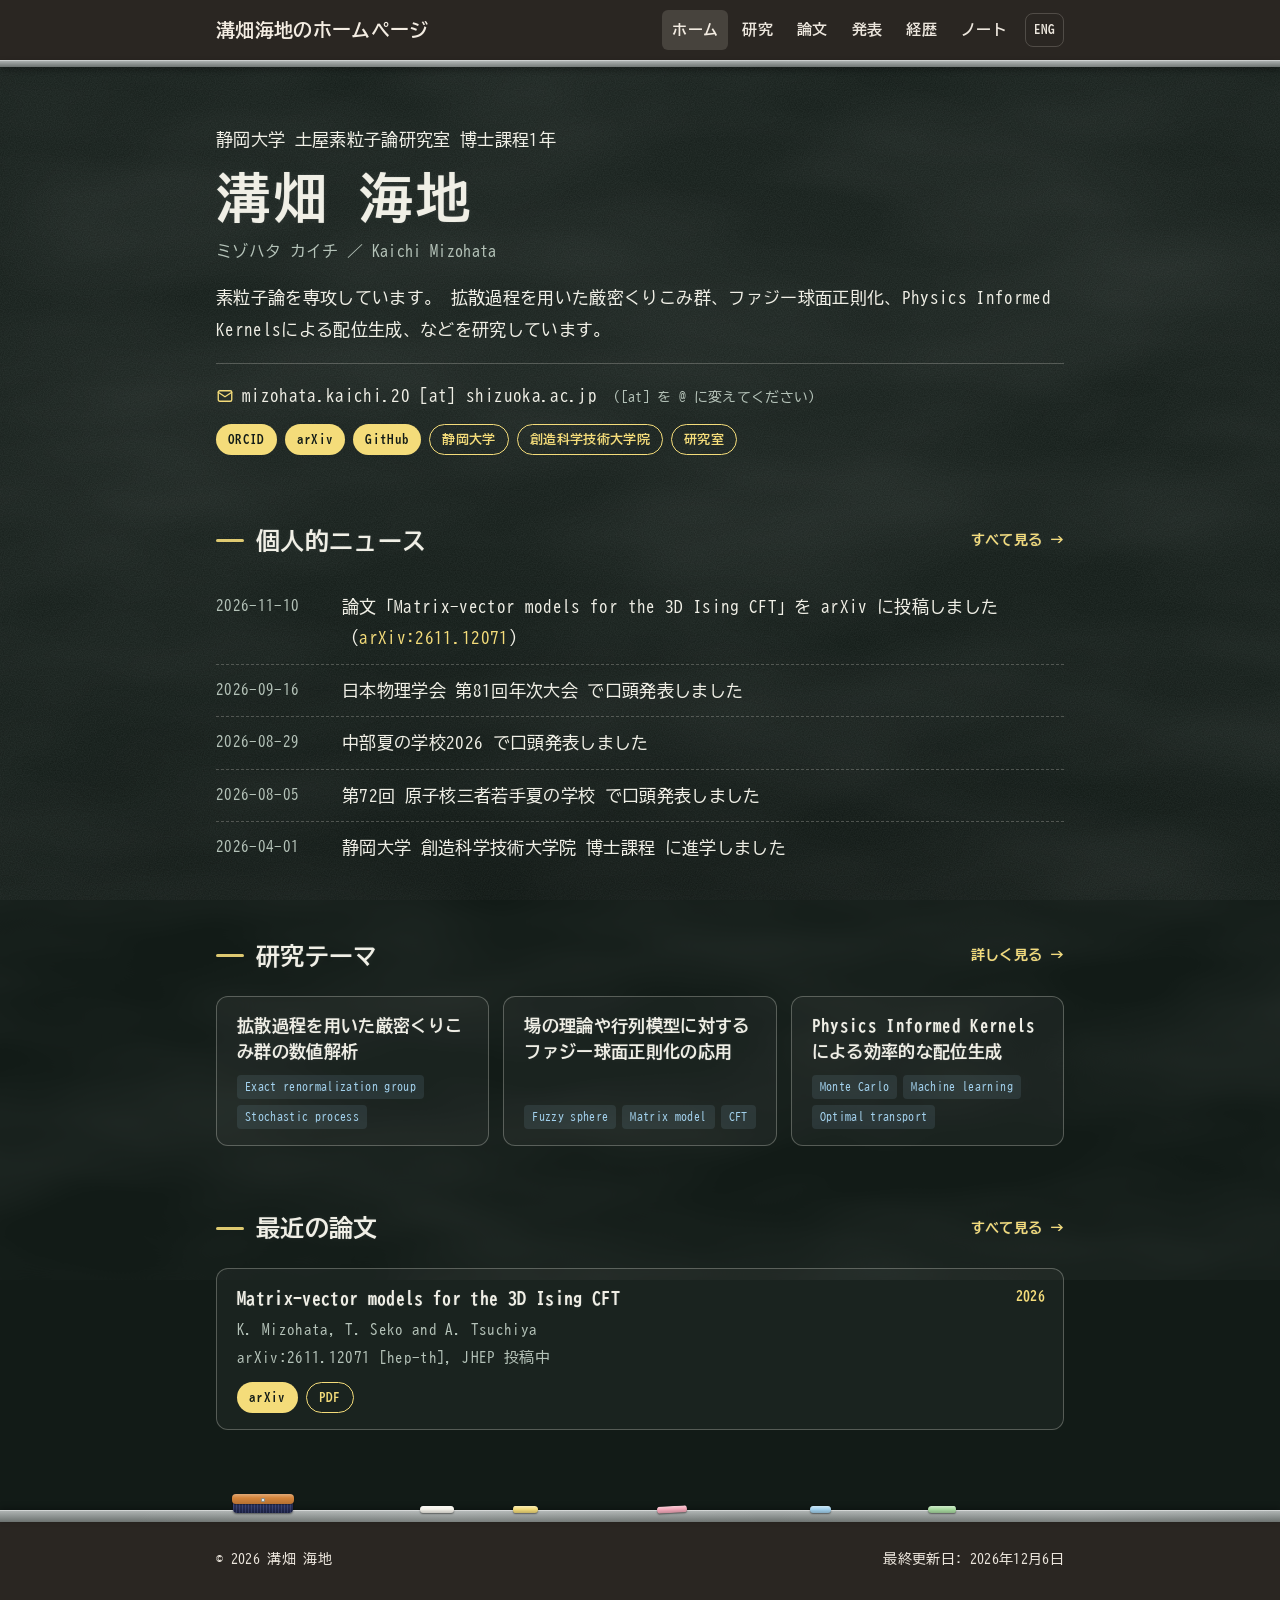
==== index.html @ dfe58bfb "Add files via upload" ====
<!DOCTYPE html>
<html lang="ja" data-ui="ja">
<head>
<meta charset="UTF-8">
<meta name="viewport" content="width=device-width, initial-scale=1.0">
<title data-en="Home | Kaichi Mizohata">ホーム | 溝畑 海地</title>
<meta name="description" content="溝畑海地（静岡大学 博士課程・素粒子論）のホームページ / Kaichi Mizohata - PhD student in theoretical physics, Shizuoka University">
<link rel="preconnect" href="https://fonts.googleapis.com">
<link rel="preconnect" href="https://fonts.gstatic.com" crossorigin>
<link href="https://fonts.googleapis.com/css2?family=BIZ+UDPGothic:wght@400;700&display=swap" rel="stylesheet">
<link href="https://fonts.googleapis.com/css2?family=BIZ+UDGothic:wght@400;700&text=%E3%80%82%E3%80%81%E3%80%8C%E3%80%8D%E3%80%8E%E3%80%8F%EF%BC%88%EF%BC%89%E3%83%BB%EF%BC%9A%EF%BC%81%EF%BC%9F&display=swap" rel="stylesheet">
<link rel="icon" type="image/png" href="github.png">
<link rel="apple-touch-icon" href="github.png">
<link rel="stylesheet" href="style.css">
<script>
    (function () {
        var root = document.documentElement;
        var lang = null;
        try { lang = new URLSearchParams(location.search).get('lang'); } catch (e) {}
        if (!lang) { try { lang = localStorage.getItem('lang'); } catch (e) {} }
        if (lang === 'en' || lang === 'ja') { root.setAttribute('data-ui', lang); root.lang = lang; }
    })();
</script>

</head>
<body>

<header class="site-header">
    <div class="wrap">
        <a class="brand" href="index.html"><span lang="ja">溝畑海地のホームページ</span><span lang="en">Kaichi Mizohata's Homepage</span></a>
        <div style="display:flex;align-items:center;">
            <nav class="nav" id="nav">
                <a href="index.html" aria-current="page"><span lang="ja">ホーム</span><span lang="en">Home</span></a>
                <a href="research.html"><span lang="ja">研究</span><span lang="en">Research</span></a>
                <a href="publications.html"><span lang="ja">論文</span><span lang="en">Papers</span></a>
                <a href="talks.html"><span lang="ja">発表</span><span lang="en">Talks</span></a>
                <a href="cv.html"><span lang="ja">経歴</span><span lang="en">CV</span></a>
                <a href="notes.html"><span lang="ja">ノート</span><span lang="en">Notes</span></a>
            </nav>
            <div class="tools">
                <button class="icon-btn" id="lang-btn" type="button" aria-label="Language"><span lang="ja">ENG</span><span lang="en">日本語</span></button>
                <button class="icon-btn menu-btn" id="menu-btn" type="button" aria-label="メニュー" aria-expanded="false">
                    <svg viewBox="0 0 24 24" fill="none" stroke="currentColor" stroke-width="2" stroke-linecap="round"><path d="M4 7h16M4 12h16M4 17h16"/></svg>
                </button>
            </div>
        </div>
    </div>
</header>

<main class="wrap">

    <div class="hero">
        <p class="position"><span lang="ja">静岡大学 土屋素粒子論研究室 博士課程1年</span><span lang="en">1st-year PhD student, Tsuchiya Group, Shizuoka University</span></p>
        <h1><span lang="ja">溝畑 海地</span><span lang="en">Kaichi Mizohata</span></h1>
        <p class="reading"><span lang="ja">ミゾハタ カイチ ／ Kaichi Mizohata</span><span lang="en">溝畑 海地</span></p>
        <p class="bio">
            <span lang="ja">
                素粒子論を専攻しています。
                拡散過程を用いた厳密くりこみ群、ファジー球面正則化、Physics Informed Kernelsによる配位生成、などを研究しています。
            </span>
            <span lang="en">
                I specialize in theoretical particle physics.
                I work on the exact renormalization group formulated via diffusion processes, fuzzy sphere regularization, and efficient configuration generation with Physics-Informed Kernels.
            </span>
        </p>
        <p class="email"><svg class="line-icon" viewBox="0 0 24 24" fill="none" stroke="currentColor" stroke-width="1.8" stroke-linecap="round" stroke-linejoin="round" aria-hidden="true"><rect x="3" y="5" width="18" height="14" rx="2"/><path d="m3 7 9 6 9-6"/></svg><span class="sr-label">Email: </span>mizohata.kaichi.20 [at] shizuoka.ac.jp <span class="note"><span lang="ja">（[at] を @ に変えてください）</span><span lang="en">(replace [at] with @)</span></span></p>

        <div class="links profile-links">
            <a class="pill" href="https://orcid.org/0009-0008-2089-9814" target="_blank" rel="noopener">ORCID</a>
            <a class="pill" href="https://arxiv.org/search/?searchtype=author&amp;query=Mizohata%2C+K" target="_blank" rel="noopener">arXiv</a>
            <a class="pill" href="https://github.com/kmizohata" target="_blank" rel="noopener">GitHub</a>
            <a class="pill ghost" lang="ja" href="https://www.shizuoka.ac.jp/" target="_blank" rel="noopener">静岡大学</a>
            <a class="pill ghost" lang="en" href="https://www.shizuoka.ac.jp/english/" target="_blank" rel="noopener">Shizuoka University</a>
            <a class="pill ghost" lang="ja" href="https://gsst.shizuoka.ac.jp/" target="_blank" rel="noopener">創造科学技術大学院</a>
            <a class="pill ghost" lang="en" href="https://gsst.shizuoka.ac.jp/?lang=en" target="_blank" rel="noopener">Graduate School</a>
            <a class="pill ghost" lang="ja" href="https://wwp.shizuoka.ac.jp/tsuchiya/" target="_blank" rel="noopener">研究室</a>
            <a class="pill ghost" lang="en" href="https://wwp.shizuoka.ac.jp/tsuchiya-english/" target="_blank" rel="noopener">Group</a>

        </div>
    </div>

    <section id="news">
        <h2><span lang="ja">個人的ニュース</span><span lang="en">News</span><a class="more" href="news.html"><span lang="ja">すべて見る →</span><span lang="en">See all →</span></a></h2>
        <ul class="news" data-recent-from="news.html" data-recent-select="ul.news > li" data-count="5" data-recent-error>
        </ul>
    </section>

    <section>
        <h2><span lang="ja">研究テーマ</span><span lang="en">Research Interests</span><a class="more" href="research.html"><span lang="ja">詳しく見る →</span><span lang="en">More →</span></a></h2>
        <div class="research" data-recent-from="research.html" data-recent-select=".research-detail > article" data-recent-as="research-card" data-recent-error>
        </div>
    </section>

    <section>
        <h2><span lang="ja">最近の論文</span><span lang="en">Recent Papers</span><a class="more" href="publications.html"><span lang="ja">すべて見る →</span><span lang="en">See all →</span></a></h2>
        <ol class="papers" data-recent-from="publications.html" data-recent-select="ol.papers > li.paper" data-count="3" data-recent-error>
        </ol>
    </section>

</main>

<footer>
    <div class="chalk-tray" aria-hidden="true"><span class="eraser"></span><i></i><i></i><i></i><i></i><i></i></div>
    <div class="wrap">
        <span>© 2026 <span lang="ja">溝畑 海地</span><span lang="en">Kaichi Mizohata</span></span>
        <span><span lang="ja">最終更新日: </span><span lang="en">Last updated: </span><span id="last-updated"></span></span>
    </div>
</footer>

<script src="main.js"></script>
</body>
</html>
---- style.css ----
:root {

  --bg: #121b17;
  --surface: rgba(255, 255, 255, .035);
  --chalk-yellow: #f4dc7a;
  --chalk-blue: #a3d2ee;
  --chalk-pink: #f3a9ba;
  --chalk-green: #a9dba1;
  --eraser-case: #d4843b;
  --eraser-felt: #2b3570;
  --text: #f0efe6;
  --muted: #b5c3b9;
  --accent: var(--chalk-yellow);
  --accent-soft: rgba(244, 220, 122, .13);
  --line: rgba(240, 239, 230, .24);

  --wall-bg: #2a2622;
  --wall-text: #ece6dd;
  --wall-muted: #d0c8bd;
  --wall-accent: #f3ece2;
  --wall-accent-soft: rgba(243, 236, 226, .14);
  --wall-line: rgba(236, 230, 221, .2);
  --frame: #b3b8b7;
  --frame-dark: #6c7270;

  --frame-shine: rgba(255, 255, 255, .35);
  --frame-sheen: rgba(255, 255, 255, .1);
  --shadow: none;
  --font: "BIZ UDGothic", "BIZ UDPGothic", "Hiragino Sans", "Hiragino Kaku Gothic ProN", "Yu Gothic", Meiryo, sans-serif;
  --width: 880px;
  color-scheme: dark;

}

html[data-ui="ja"] body [lang="en"] { display: none !important; }
html[data-ui="en"] body [lang="ja"] { display: none !important; }

* { box-sizing: border-box; }
html { scroll-behavior: smooth; scroll-padding-top: 72px; }
body {
  margin: 0;
  background: var(--bg);
  color: var(--text);
  font-family: var(--font);
  font-size: 17px;
  line-height: 1.85;
  letter-spacing: .02em;
  -webkit-font-smoothing: antialiased;
}
a { color: var(--accent); text-decoration: none; }
a:hover { text-decoration: underline; text-underline-offset: 3px; }
.wrap { max-width: var(--width); margin: 0 auto; padding: 0 16px; }

.site-header {
  position: sticky; top: 0; z-index: 10;
  background: var(--wall-bg);
  border-bottom: 1px solid var(--line);
}
.site-header .wrap {
  display: flex; align-items: center; justify-content: space-between;
  gap: 16px; height: 60px;
}
.brand { font-weight: 700; font-size: 1.2rem; color: var(--accent); white-space: nowrap; }
.brand:hover { text-decoration: none; }
.nav { display: flex; align-items: center; gap: 4px; }
.nav a {
  color: var(--text); font-size: .92rem; font-weight: 600;
  padding: 6px 10px; border-radius: 6px;
}
.nav a:hover { background: var(--accent-soft); color: var(--accent); text-decoration: none; }
.tools { display: flex; align-items: center; gap: 6px; margin-left: 8px; }
.icon-btn {
  display: inline-flex; align-items: center; justify-content: center; gap: 4px;
  height: 34px; min-width: 34px; padding: 0 8px;
  border: 1px solid var(--line); border-radius: 8px;
  background: transparent; color: var(--text);
  font: 600 .8rem/1 var(--font); cursor: pointer; white-space: nowrap;
}
.icon-btn:hover { border-color: var(--accent); color: var(--accent); }
.icon-btn svg { width: 16px; height: 16px; }
.menu-btn { display: none; }

@media (max-width: 900px) {
  .menu-btn { display: inline-flex; }
  .nav {
    display: none;
    position: absolute; top: 60px; left: 0; right: 0;
    flex-direction: column; align-items: stretch; gap: 0;
    background: var(--wall-bg); border-bottom: 1px solid var(--line);
    padding: 8px 16px 12px;
  }
  .nav.open { display: flex; }
  .nav a { padding: 10px 8px; }
}

.hero { padding: 64px 0 28px; }
.eyebrow {
  color: var(--accent); font-weight: 700; font-size: .85rem;
  letter-spacing: .08em; text-transform: uppercase; margin: 0 0 6px;
}
.eyebrow::after {
  content: ""; display: block; width: 36px; height: 2px;
  background: var(--accent); margin-top: 6px;
}
h1 { font-size: 2.4rem; line-height: 1.25; margin: 10px 0 2px; letter-spacing: .02em; }
.reading { color: var(--muted); font-size: 1rem; margin: 0 0 10px; }
.position { margin: 0 0 14px; font-weight: 600; }
.bio { margin: 0; color: var(--text); }
.links { display: flex; flex-wrap: wrap; gap: 8px; margin-top: 18px; }
.pill {
  display: inline-flex; align-items: center; gap: 6px;
  padding: 4px 12px; border-radius: 999px;
  background: var(--accent); color: var(--bg);
  font-size: .82rem; font-weight: 600; line-height: 1.6;
}
.pill:hover { text-decoration: none; opacity: .88; }
.pill.ghost { background: transparent; color: var(--accent); border: 1px solid var(--accent); }
.pill svg { width: 14px; height: 14px; }

@media (max-width: 640px) {
  .hero { padding-top: 40px; }
  h1 { font-size: 2rem; }
}

.card {
  background: var(--surface); border: 1px solid var(--line);
  border-radius: 12px; padding: 16px 20px; box-shadow: var(--shadow);
}
.card .label { font-size: .78rem; color: var(--muted); letter-spacing: .06em; margin: 0; }
.card .value { margin: 2px 0 0; font-weight: 600; line-height: 1.6; }

section { padding: 28px 0 8px; }
h2 {
  display: flex; align-items: center; gap: 12px;
  font-size: 1.5rem; margin: 24px 0 18px; color: var(--text);
}
h2::before {
  content: ""; width: 28px; height: 2px; background: var(--accent); flex: none;
}
h2 .more { margin-left: auto; font-size: .85rem; font-weight: 600; }

.news { list-style: none; margin: 0; padding: 0; }
.news li {
  display: grid; grid-template-columns: 110px 1fr; gap: 16px;
  padding: 10px 0; border-bottom: 1px dashed var(--line);
}
.news li:last-child { border-bottom: none; }
.news time { color: var(--muted); font-variant-numeric: tabular-nums; font-size: .92rem; padding-top: 1px; }
@media (max-width: 520px) { .news li { grid-template-columns: 1fr; gap: 0; } }

.research { display: grid; grid-template-columns: repeat(3, 1fr); gap: 14px; }
.research .card { display: flex; flex-direction: column; gap: 10px; }
.research h3 { font-size: 1.05rem; line-height: 1.55; margin: 0; }
.tags { display: flex; flex-wrap: wrap; gap: 6px; margin-top: auto; }
.tag {
  font-size: .74rem; color: var(--accent); background: var(--accent-soft);
  padding: 1px 8px; border-radius: 4px;
}
@media (max-width: 760px) { .research { grid-template-columns: 1fr; } }

.papers { list-style: none; margin: 0; padding: 0; display: grid; gap: 14px; }
.paper h3 { font-size: 1.12rem; margin: 0 0 4px; line-height: 1.5; }
.paper .authors, .paper .journal { margin: 0; color: var(--muted); font-size: .95rem; }
.paper .links { margin-top: 10px; }

.talks { list-style: none; margin: 0; padding: 0; display: grid; gap: 14px; }

.talk { font-size: 0; }
.talk .title { display: block; line-height: 1.5; margin: 0 0 4px; }
.talk .title [lang] { font-size: 1.12rem; font-weight: 600; }
.talk .venue [lang], .talk .place [lang], .talk time [lang],
.talk .place::before, .talk time::before { color: var(--muted); font-size: .95rem; font-variant-numeric: tabular-nums; }

.talk .place::before, .talk time::before { content: "、"; }
html[data-ui="en"] .talk .place::before, html[data-ui="en"] .talk time::before { content: ", "; }
.talk .place:not(:has(span:not(:empty))) { display: none; }

.cv-list { list-style: none; margin: 0; padding: 0; }
.cv-list li {
  display: grid; grid-template-columns: 200px 1fr; gap: 16px;
  padding: 12px 0; border-bottom: 1px solid var(--line);
}
.cv-list li:first-child { border-top: 1px solid var(--line); }
.cv-list .period { color: var(--muted); font-size: .92rem; font-variant-numeric: tabular-nums; padding-top: 2px; }
.cv-list p { margin: 0; }
.cv-list .degree { font-weight: 600; }
.cv-list .inst { color: var(--muted); font-size: .95rem; }
@media (max-width: 560px) {
  .cv-list li { grid-template-columns: 1fr; gap: 2px; }
    }

footer {
  margin-top: 56px; padding: 28px 0 40px;
  border-top: 1px solid var(--line); color: var(--muted); font-size: .88rem;
}
footer .wrap { display: flex; flex-wrap: wrap; justify-content: space-between; gap: 8px 24px; }

.nav a[aria-current="page"] { color: var(--accent); background: var(--accent-soft); }
.page-head { padding: 56px 0 8px; }
.page-head h1 { font-size: 2.2rem; margin: 10px 0 6px; }
.page-head .lead { color: var(--muted); margin: 0; }
@media (max-width: 640px) { .page-head { padding-top: 36px; } .page-head h1 { font-size: 1.8rem; } }
section:first-of-type h2 { margin-top: 8px; }
a.card { color: inherit; transition: border-color .15s, transform .15s; }
a.card:hover { text-decoration: none; border-color: var(--accent); transform: translateY(-2px); }
.card .go { color: var(--accent); font-size: .85rem; font-weight: 600; margin-top: 4px; }
.research-detail { display: grid; gap: 16px; }
.research-detail .card { padding: 22px 24px; }
.research-detail h2 { margin: 6px 0 10px; font-size: 1.25rem; }
.research-detail h2::before { display: none; }
.research-detail p { margin: 0 0 10px; }
.research-detail .tags { margin-top: 6px; }

@media (max-width: 520px) {
  .site-header .wrap { gap: 8px; }
  .brand { font-size: 1rem; white-space: normal; line-height: 1.3; }
  .tools { margin-left: 0; }
}

body {
  background-color: var(--bg);
  background-image:
    radial-gradient(ellipse 80% 60% at 50% 35%, rgba(255, 255, 255, .025), transparent 70%),
    radial-gradient(ellipse 120% 80% at 50% 110%, rgba(0, 0, 0, .2), transparent 60%),
    url("data:image/svg+xml,%3Csvg xmlns='http://www.w3.org/2000/svg' width='1000' height='1000'%3E%3Cfilter id='s'%3E%3CfeTurbulence type='fractalNoise' baseFrequency='.004 .012' numOctaves='3' stitchTiles='stitch'/%3E%3CfeColorMatrix values='0 0 0 0 1 0 0 0 0 1 0 0 0 0 1 .10 0 0 0 -.03'/%3E%3C/filter%3E%3Crect width='100%25' height='100%25' filter='url(%23s)'/%3E%3C/svg%3E"),
    url("data:image/svg+xml,%3Csvg xmlns='http://www.w3.org/2000/svg' width='200' height='200'%3E%3Cfilter id='n'%3E%3CfeTurbulence type='fractalNoise' baseFrequency='.85' numOctaves='2' stitchTiles='stitch'/%3E%3CfeColorMatrix values='0 0 0 0 1 0 0 0 0 1 0 0 0 0 1 .08 0 0 0 0'/%3E%3C/filter%3E%3Crect width='100%25' height='100%25' filter='url(%23n)'/%3E%3C/svg%3E");
  background-size: auto, auto, cover, 200px 200px;
  background-repeat: no-repeat, no-repeat, no-repeat, repeat;
  background-attachment: fixed;
}
::selection { background: rgba(244, 220, 122, .3); }

h1, h2, h3 {
  text-shadow: 0 0 1px rgba(255, 255, 255, .35), 0 0 8px rgba(255, 255, 255, .06);
}
h2::before { height: 3px; border-radius: 2px; opacity: .9; }
.eyebrow::after { height: 3px; border-radius: 2px; }

html { scroll-padding-top: 80px; }
.site-header { border-bottom: none; }
.site-header::after {
  content: ""; position: absolute; left: 0; right: 0; bottom: -7px; height: 7px;
  background:
    linear-gradient(var(--frame-shine) 0 1px, transparent 1px),
    linear-gradient(90deg, transparent 10%, var(--frame-sheen) 35%, transparent 60%, var(--frame-sheen) 85%, transparent),
    linear-gradient(var(--frame), var(--frame-dark));
  box-shadow: 0 3px 6px rgba(0, 0, 0, .35);
}
@media (max-width: 900px) { .nav { top: 67px; } }

.card {
  background: var(--surface);
  border: 1.5px solid rgba(240, 239, 230, .28);
  border-radius: 12px;
  box-shadow: none;
}
a.card:hover { background: rgba(255, 255, 255, .06); }

.tag { color: var(--chalk-blue); background: rgba(163, 210, 238, .1); }

footer { position: relative; border-top: none; margin-top: 72px; padding-top: 36px; background: var(--wall-bg); }
footer::before {
  content: ""; position: absolute; top: 0; left: 0; right: 0; height: 12px;
  background:
    linear-gradient(var(--frame-shine) 0 1px, transparent 1px),
    linear-gradient(90deg, transparent 10%, var(--frame-sheen) 35%, transparent 60%, var(--frame-sheen) 85%, transparent),
    linear-gradient(var(--frame), var(--frame-dark));
  box-shadow: 0 -2px 6px rgba(0, 0, 0, .3), inset 0 1px 0 rgba(255, 255, 255, .12);
}

.chalk-tray {

  position: absolute; top: 3px; height: 19px; transform: translateY(-100%);
  left: max(16px, calc(50% - 424px)); right: max(16px, calc(50% - 424px));
  pointer-events: none;
}
.chalk-tray > * { position: absolute; bottom: 0; }
.chalk-tray i {
  display: block; height: 7px; border-radius: 3px / 3.5px;
  background-color: var(--chalk, #f4f2ea);

  background-image: linear-gradient(rgba(255, 255, 255, .45), rgba(255, 255, 255, 0) 45%, rgba(0, 0, 0, .2));
  box-shadow: 0 1px 1.5px rgba(0, 0, 0, .45);
}

.chalk-tray i:nth-of-type(1) { left: 24%; width: 34px; --chalk: #f4f2ea; }
.chalk-tray i:nth-of-type(2) { left: 35%; width: 25px; --chalk: var(--chalk-yellow); border-radius: 2px 3.5px 3.5px 2px / 3.5px; }
.chalk-tray i:nth-of-type(3) { left: 52%; width: 30px; --chalk: var(--chalk-pink); transform: rotate(-3deg); }
.chalk-tray i:nth-of-type(4) { left: 70%; width: 21px; --chalk: var(--chalk-blue); }
.chalk-tray i:nth-of-type(5) { left: 84%; width: 28px; --chalk: var(--chalk-green); border-radius: 3.5px 2px 2px 3.5px / 3.5px; }

.eraser {
  left: 2%; display: block; width: 60px; height: 19px;
  border-radius: 2px 2px 4px 4px;
  background:
    linear-gradient(rgba(255, 255, 255, .06), rgba(0, 0, 0, .25)) bottom / 100% 11px no-repeat,
    repeating-linear-gradient(90deg, rgba(255, 255, 255, .08) 0 1.5px, rgba(0, 0, 0, .22) 1.5px 3px) bottom / 100% 11px no-repeat,
    linear-gradient(var(--eraser-felt), var(--eraser-felt)) bottom / 100% 11px no-repeat;
  box-shadow: 0 1px 2px rgba(0, 0, 0, .5);
}
.eraser::before {
  content: ""; position: absolute; left: -1px; right: -1px; top: 0; height: 10px;
  border-radius: 4px;
  background:
    radial-gradient(circle at 50% 6px, #e4e7e6 0 1.2px, #8a908e 1.4px 2px, transparent 2.3px),
    linear-gradient(rgba(255, 255, 255, .3), rgba(255, 255, 255, 0) 40%, rgba(0, 0, 0, .15)),
    var(--eraser-case);
  box-shadow: 0 1px 1px rgba(0, 0, 0, .35);
}

body { min-height: 100vh; display: flex; flex-direction: column; }
body > main { flex: 1 0 auto; width: 100%; }

.site-header, footer {
  --text: var(--wall-text);
  --muted: var(--wall-muted);
  --accent: var(--wall-accent);
  --accent-soft: var(--wall-accent-soft);
  --line: var(--wall-line);
  color: var(--text);
}

.hero h1 { font-size: 3.4rem; line-height: 1.2; letter-spacing: .05em; margin-bottom: 6px; }
@media (max-width: 640px) { .hero h1 { font-size: 2.6rem; } }

.hero { padding-bottom: 20px; }
.hero .reading { margin-bottom: 0; }
.hero .position { margin: 0 0 4px; font-weight: 400; }
.hero .email { margin: 18px 0 0; padding-top: 16px; border-top: 1px solid var(--line); }
.hero .email .note { color: var(--muted); font-size: .85rem; }
.hero .bio { margin-top: 16px; }

.section-note { color: var(--muted); font-size: .9rem; margin: -8px 0 14px; }
.empty-note { color: var(--muted); margin: 0; }
:is(.papers, .talks):has(> li) + .empty-note { display: none; }

.jump-links { display: flex; flex-wrap: wrap; gap: 8px; margin: 16px 0 4px; }
.jump-links a {
  display: inline-flex; align-items: center; gap: 8px;
  padding: 5px 14px; border: 1px solid var(--line); border-radius: 999px;
  color: var(--text); font-size: .88rem; font-weight: 600;
}
.jump-links a:hover { border-color: var(--accent); color: var(--accent); text-decoration: none; }
.jump-links .count {
  min-width: 1.6em; padding: 0 6px; border-radius: 999px; text-align: center;
  background: var(--accent-soft); color: var(--accent); font-size: .78rem; line-height: 1.6;
}

.hero + section { margin-top: 8px; }

.note h3 { margin-bottom: 6px; }
.note .desc { margin: 0 0 6px; font-size: .95rem; }
.note .meta { margin: 0 0 8px; color: var(--muted); font-size: .9rem; }
.note .meta .pages::before { content: "、"; }
html[data-ui="en"] .note .meta .pages::before { content: ", "; }
.note .tags { margin: 0; }

.note { position: relative; }
.note h3 { padding-right: 100px; }
.note-lang {
  position: absolute; top: 14px; right: 16px;
  padding: 2px 12px; border-radius: 999px; border: 1.5px solid currentColor;
  font-size: .8rem; font-weight: 700; line-height: 1.6;
}
.note-lang.ja { color: #f39a94; }
.note-lang.en { color: #7fbfff; }

.line-icon { width: 18px; height: 18px; margin-right: 8px; vertical-align: -3px; color: var(--accent); }
.sr-label {
  position: absolute; width: 1px; height: 1px; margin: -1px; overflow: hidden; clip: rect(0 0 0 0); white-space: nowrap;
}

.hero .email { padding-left: 26px; text-indent: -26px; }

.hero .profile-links { margin-top: 12px; }

.load-error, .news li.load-error { display: block; grid-column: 1 / -1; margin: 0; color: var(--muted); list-style: none; }

.paper { position: relative; }
.paper-year { position: absolute; top: 14px; right: 18px; color: var(--accent); font-weight: 700; font-size: .9rem; font-variant-numeric: tabular-nums; }
.paper h3 { padding-right: 56px; }
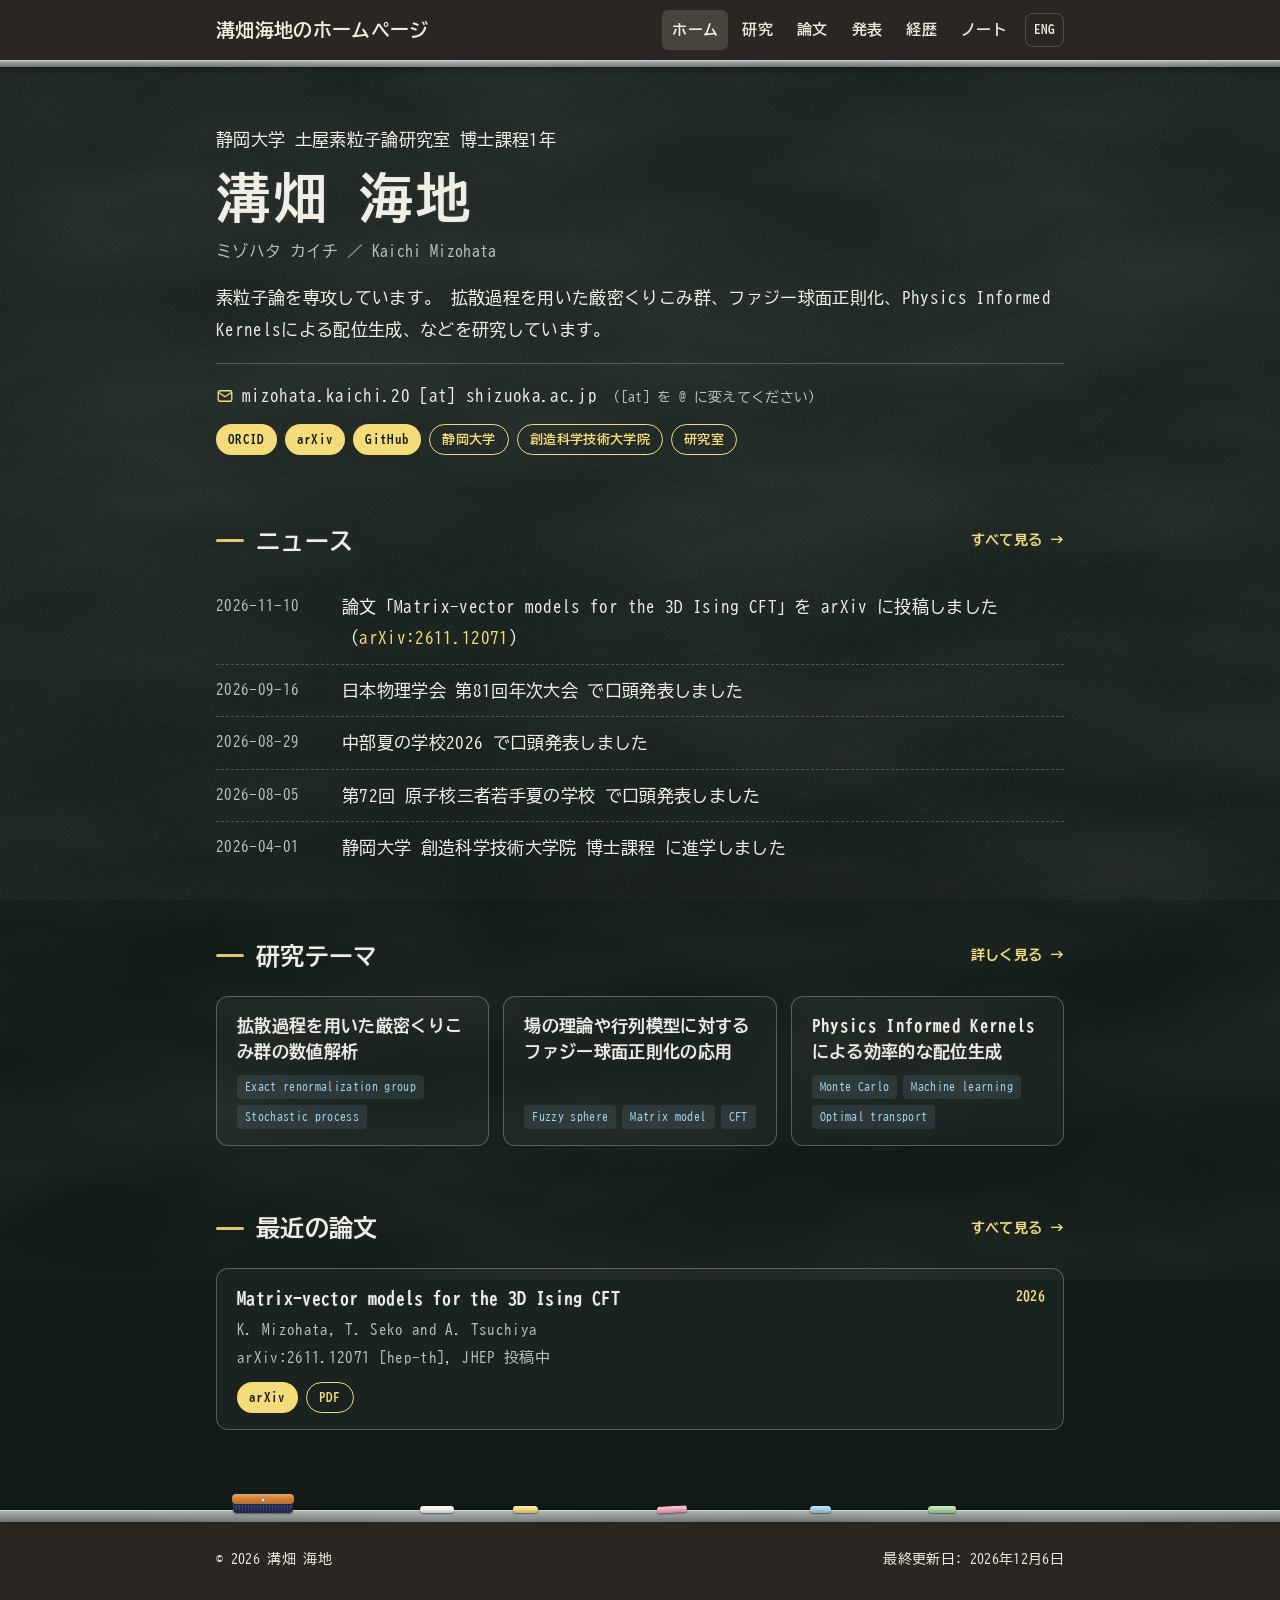
==== commit 40ed7a7d: "誤字を修正" ====
--- a/index.html
+++ b/index.html
@@ -80,7 +80,7 @@
     </div>
 
     <section id="news">
-        <h2><span lang="ja">個人的ニュース</span><span lang="en">News</span><a class="more" href="news.html"><span lang="ja">すべて見る →</span><span lang="en">See all →</span></a></h2>
+        <h2><span lang="ja">ニュース</span><span lang="en">News</span><a class="more" href="news.html"><span lang="ja">すべて見る →</span><span lang="en">See all →</span></a></h2>
         <ul class="news" data-recent-from="news.html" data-recent-select="ul.news > li" data-count="5" data-recent-error>
         </ul>
     </section>
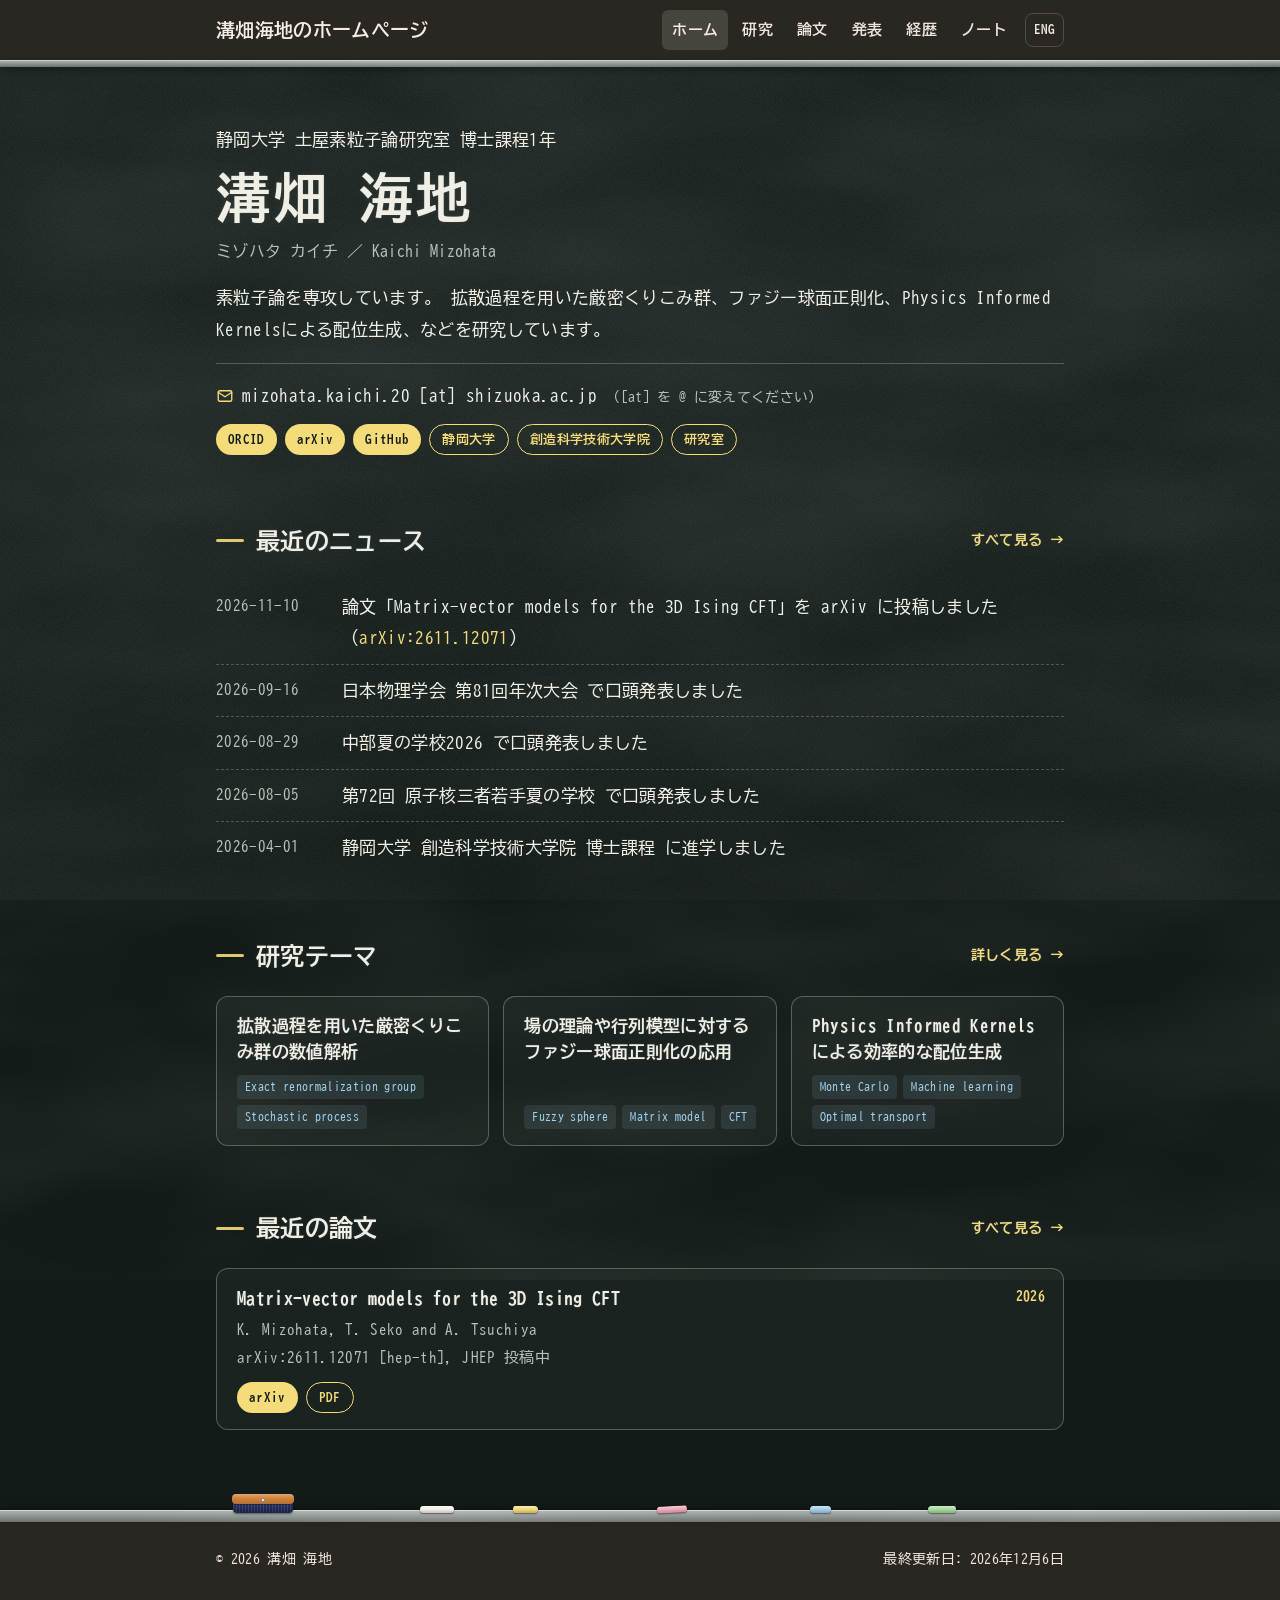
==== commit a58b1ec5: "説明を追加" ====
--- a/index.html
+++ b/index.html
@@ -80,7 +80,7 @@
     </div>
 
     <section id="news">
-        <h2><span lang="ja">ニュース</span><span lang="en">News</span><a class="more" href="news.html"><span lang="ja">すべて見る →</span><span lang="en">See all →</span></a></h2>
+        <h2><span lang="ja">最近のニュース</span><span lang="en">News</span><a class="more" href="news.html"><span lang="ja">すべて見る →</span><span lang="en">See all →</span></a></h2>
         <ul class="news" data-recent-from="news.html" data-recent-select="ul.news > li" data-count="5" data-recent-error>
         </ul>
     </section>
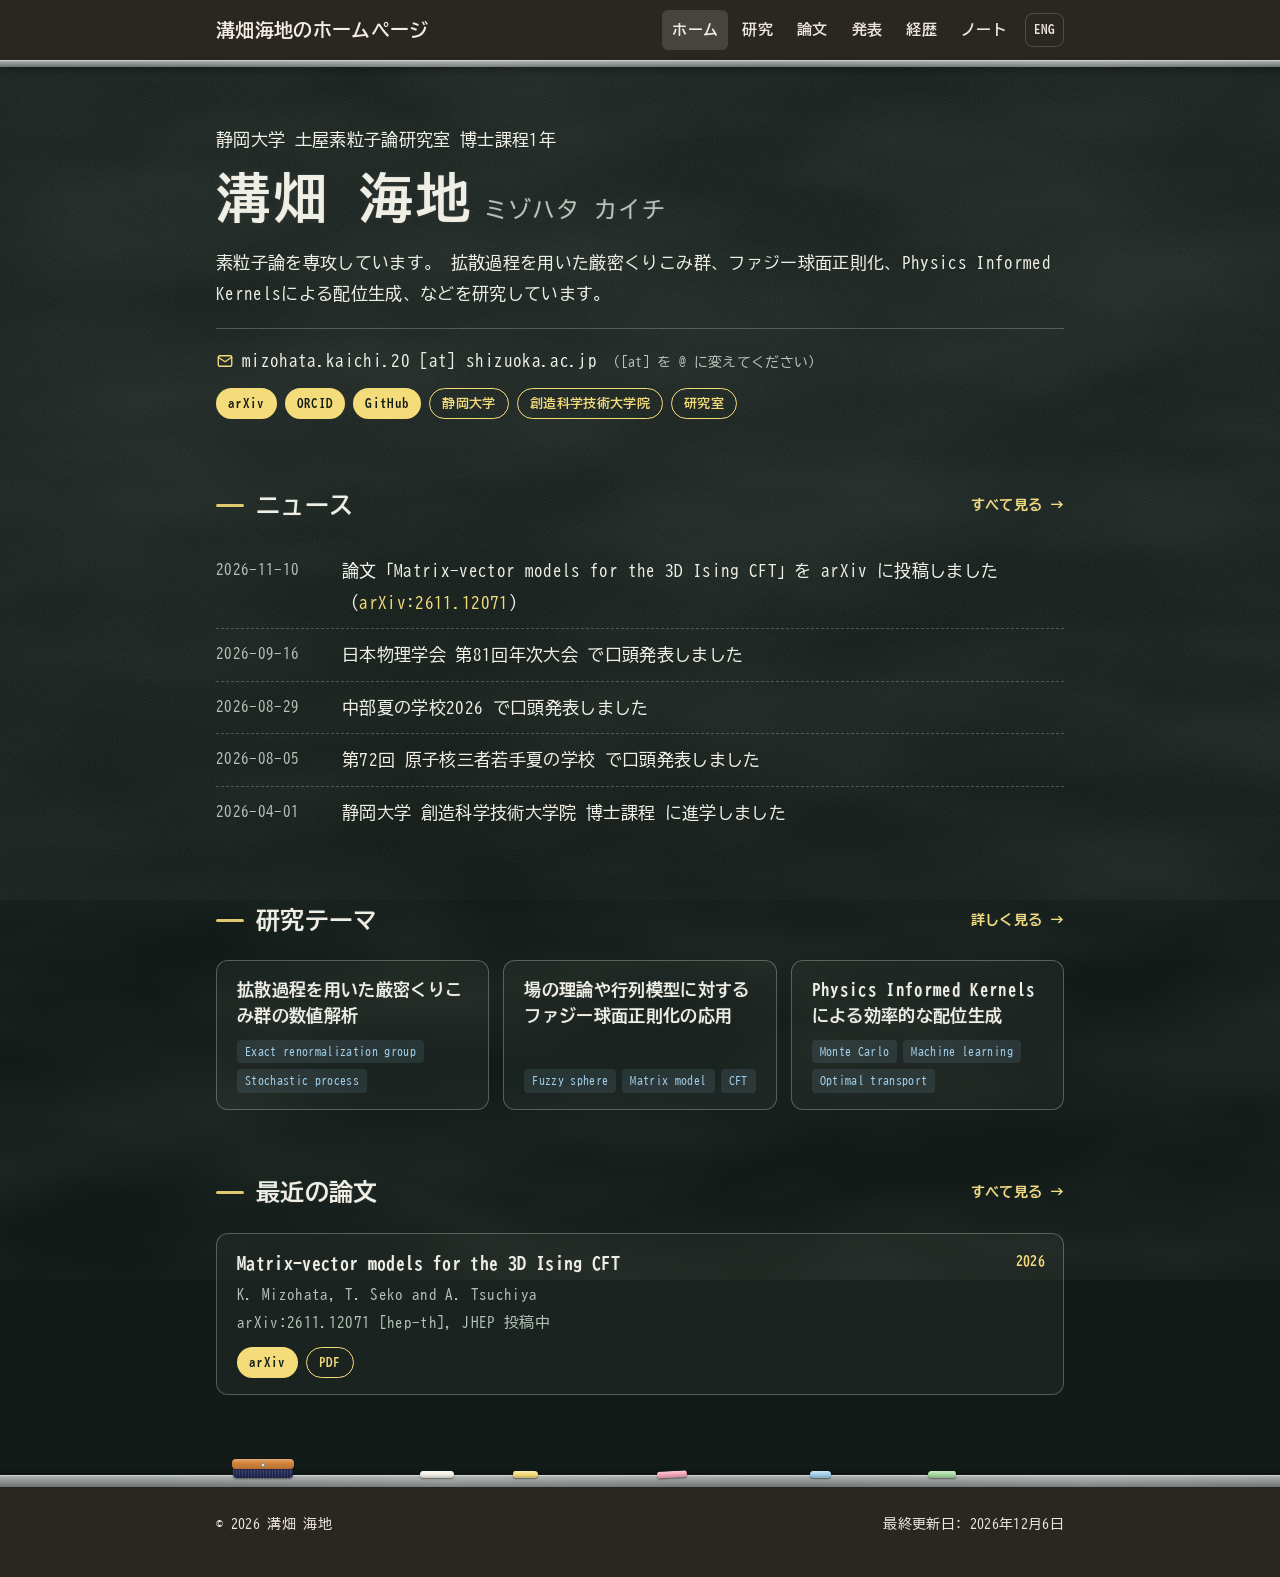
==== commit eb0f94d5: "更新" ====
--- a/index.html
+++ b/index.html
@@ -3,7 +3,7 @@
 <head>
 <meta charset="UTF-8">
 <meta name="viewport" content="width=device-width, initial-scale=1.0">
-<title data-en="Home | Kaichi Mizohata">ホーム | 溝畑 海地</title>
+<title data-en="Kaichi Mizohata | 溝畑 海地">溝畑 海地 | Kaichi Mizohata</title>
 <meta name="description" content="溝畑海地（静岡大学 博士課程・素粒子論）のホームページ / Kaichi Mizohata - PhD student in theoretical physics, Shizuoka University">
 <link rel="preconnect" href="https://fonts.googleapis.com">
 <link rel="preconnect" href="https://fonts.gstatic.com" crossorigin>
@@ -21,7 +21,6 @@
         if (lang === 'en' || lang === 'ja') { root.setAttribute('data-ui', lang); root.lang = lang; }
     })();
 </script>
-
 </head>
 <body>
 
@@ -51,8 +50,7 @@
 
     <div class="hero">
         <p class="position"><span lang="ja">静岡大学 土屋素粒子論研究室 博士課程1年</span><span lang="en">1st-year PhD student, Tsuchiya Group, Shizuoka University</span></p>
-        <h1><span lang="ja">溝畑 海地</span><span lang="en">Kaichi Mizohata</span></h1>
-        <p class="reading"><span lang="ja">ミゾハタ カイチ ／ Kaichi Mizohata</span><span lang="en">溝畑 海地</span></p>
+        <h1><span lang="ja">溝畑 海地<span class="reading">ミゾハタ カイチ</span></span><span lang="en">Kaichi Mizohata</span></h1>
         <p class="bio">
             <span lang="ja">
                 素粒子論を専攻しています。
@@ -64,10 +62,9 @@
             </span>
         </p>
         <p class="email"><svg class="line-icon" viewBox="0 0 24 24" fill="none" stroke="currentColor" stroke-width="1.8" stroke-linecap="round" stroke-linejoin="round" aria-hidden="true"><rect x="3" y="5" width="18" height="14" rx="2"/><path d="m3 7 9 6 9-6"/></svg><span class="sr-label">Email: </span>mizohata.kaichi.20 [at] shizuoka.ac.jp <span class="note"><span lang="ja">（[at] を @ に変えてください）</span><span lang="en">(replace [at] with @)</span></span></p>
-
         <div class="links profile-links">
+            <a class="pill" href="https://arxiv.org/search/?searchtype=author&amp;query=Mizohata%2C+K" target="_blank" rel="noopener">arXiv</a>
             <a class="pill" href="https://orcid.org/0009-0008-2089-9814" target="_blank" rel="noopener">ORCID</a>
-            <a class="pill" href="https://arxiv.org/search/?searchtype=author&amp;query=Mizohata%2C+K" target="_blank" rel="noopener">arXiv</a>
             <a class="pill" href="https://github.com/kmizohata" target="_blank" rel="noopener">GitHub</a>
             <a class="pill ghost" lang="ja" href="https://www.shizuoka.ac.jp/" target="_blank" rel="noopener">静岡大学</a>
             <a class="pill ghost" lang="en" href="https://www.shizuoka.ac.jp/english/" target="_blank" rel="noopener">Shizuoka University</a>
@@ -75,12 +72,11 @@
             <a class="pill ghost" lang="en" href="https://gsst.shizuoka.ac.jp/?lang=en" target="_blank" rel="noopener">Graduate School</a>
             <a class="pill ghost" lang="ja" href="https://wwp.shizuoka.ac.jp/tsuchiya/" target="_blank" rel="noopener">研究室</a>
             <a class="pill ghost" lang="en" href="https://wwp.shizuoka.ac.jp/tsuchiya-english/" target="_blank" rel="noopener">Group</a>
-
         </div>
     </div>
 
     <section id="news">
-        <h2><span lang="ja">最近のニュース</span><span lang="en">News</span><a class="more" href="news.html"><span lang="ja">すべて見る →</span><span lang="en">See all →</span></a></h2>
+        <h2><span lang="ja">ニュース</span><span lang="en">News</span><a class="more" href="news.html"><span lang="ja">すべて見る →</span><span lang="en">See all →</span></a></h2>
         <ul class="news" data-recent-from="news.html" data-recent-select="ul.news > li" data-count="5" data-recent-error>
         </ul>
     </section>
--- a/style.css
+++ b/style.css
@@ -1,5 +1,4 @@
 :root {
-
   --bg: #121b17;
   --surface: rgba(255, 255, 255, .035);
   --chalk-yellow: #f4dc7a;
@@ -22,7 +21,6 @@
   --wall-line: rgba(236, 230, 221, .2);
   --frame: #b3b8b7;
   --frame-dark: #6c7270;
-
   --frame-shine: rgba(255, 255, 255, .35);
   --frame-sheen: rgba(255, 255, 255, .1);
   --shadow: none;
@@ -164,13 +162,11 @@
 .paper .links { margin-top: 10px; }
 
 .talks { list-style: none; margin: 0; padding: 0; display: grid; gap: 14px; }
-
 .talk { font-size: 0; }
 .talk .title { display: block; line-height: 1.5; margin: 0 0 4px; }
 .talk .title [lang] { font-size: 1.12rem; font-weight: 600; }
 .talk .venue [lang], .talk .place [lang], .talk time [lang],
 .talk .place::before, .talk time::before { color: var(--muted); font-size: .95rem; font-variant-numeric: tabular-nums; }
-
 .talk .place::before, .talk time::before { content: "、"; }
 html[data-ui="en"] .talk .place::before, html[data-ui="en"] .talk time::before { content: ", "; }
 .talk .place:not(:has(span:not(:empty))) { display: none; }
@@ -267,9 +263,7 @@
     linear-gradient(var(--frame), var(--frame-dark));
   box-shadow: 0 -2px 6px rgba(0, 0, 0, .3), inset 0 1px 0 rgba(255, 255, 255, .12);
 }
-
 .chalk-tray {
-
   position: absolute; top: 3px; height: 19px; transform: translateY(-100%);
   left: max(16px, calc(50% - 424px)); right: max(16px, calc(50% - 424px));
   pointer-events: none;
@@ -278,11 +272,9 @@
 .chalk-tray i {
   display: block; height: 7px; border-radius: 3px / 3.5px;
   background-color: var(--chalk, #f4f2ea);
-
   background-image: linear-gradient(rgba(255, 255, 255, .45), rgba(255, 255, 255, 0) 45%, rgba(0, 0, 0, .2));
   box-shadow: 0 1px 1.5px rgba(0, 0, 0, .45);
 }
-
 .chalk-tray i:nth-of-type(1) { left: 24%; width: 34px; --chalk: #f4f2ea; }
 .chalk-tray i:nth-of-type(2) { left: 35%; width: 25px; --chalk: var(--chalk-yellow); border-radius: 2px 3.5px 3.5px 2px / 3.5px; }
 .chalk-tray i:nth-of-type(3) { left: 52%; width: 30px; --chalk: var(--chalk-pink); transform: rotate(-3deg); }
@@ -324,7 +316,7 @@
 @media (max-width: 640px) { .hero h1 { font-size: 2.6rem; } }
 
 .hero { padding-bottom: 20px; }
-.hero .reading { margin-bottom: 0; }
+.hero h1 .reading { font-size: .42em; font-weight: 400; letter-spacing: .05em; color: var(--muted); margin-left: .5em; white-space: nowrap; }
 .hero .position { margin: 0 0 4px; font-weight: 400; }
 .hero .email { margin: 18px 0 0; padding-top: 16px; border-top: 1px solid var(--line); }
 .hero .email .note { color: var(--muted); font-size: .85rem; }
@@ -369,7 +361,6 @@
 .sr-label {
   position: absolute; width: 1px; height: 1px; margin: -1px; overflow: hidden; clip: rect(0 0 0 0); white-space: nowrap;
 }
-
 .hero .email { padding-left: 26px; text-indent: -26px; }
 
 .hero .profile-links { margin-top: 12px; }
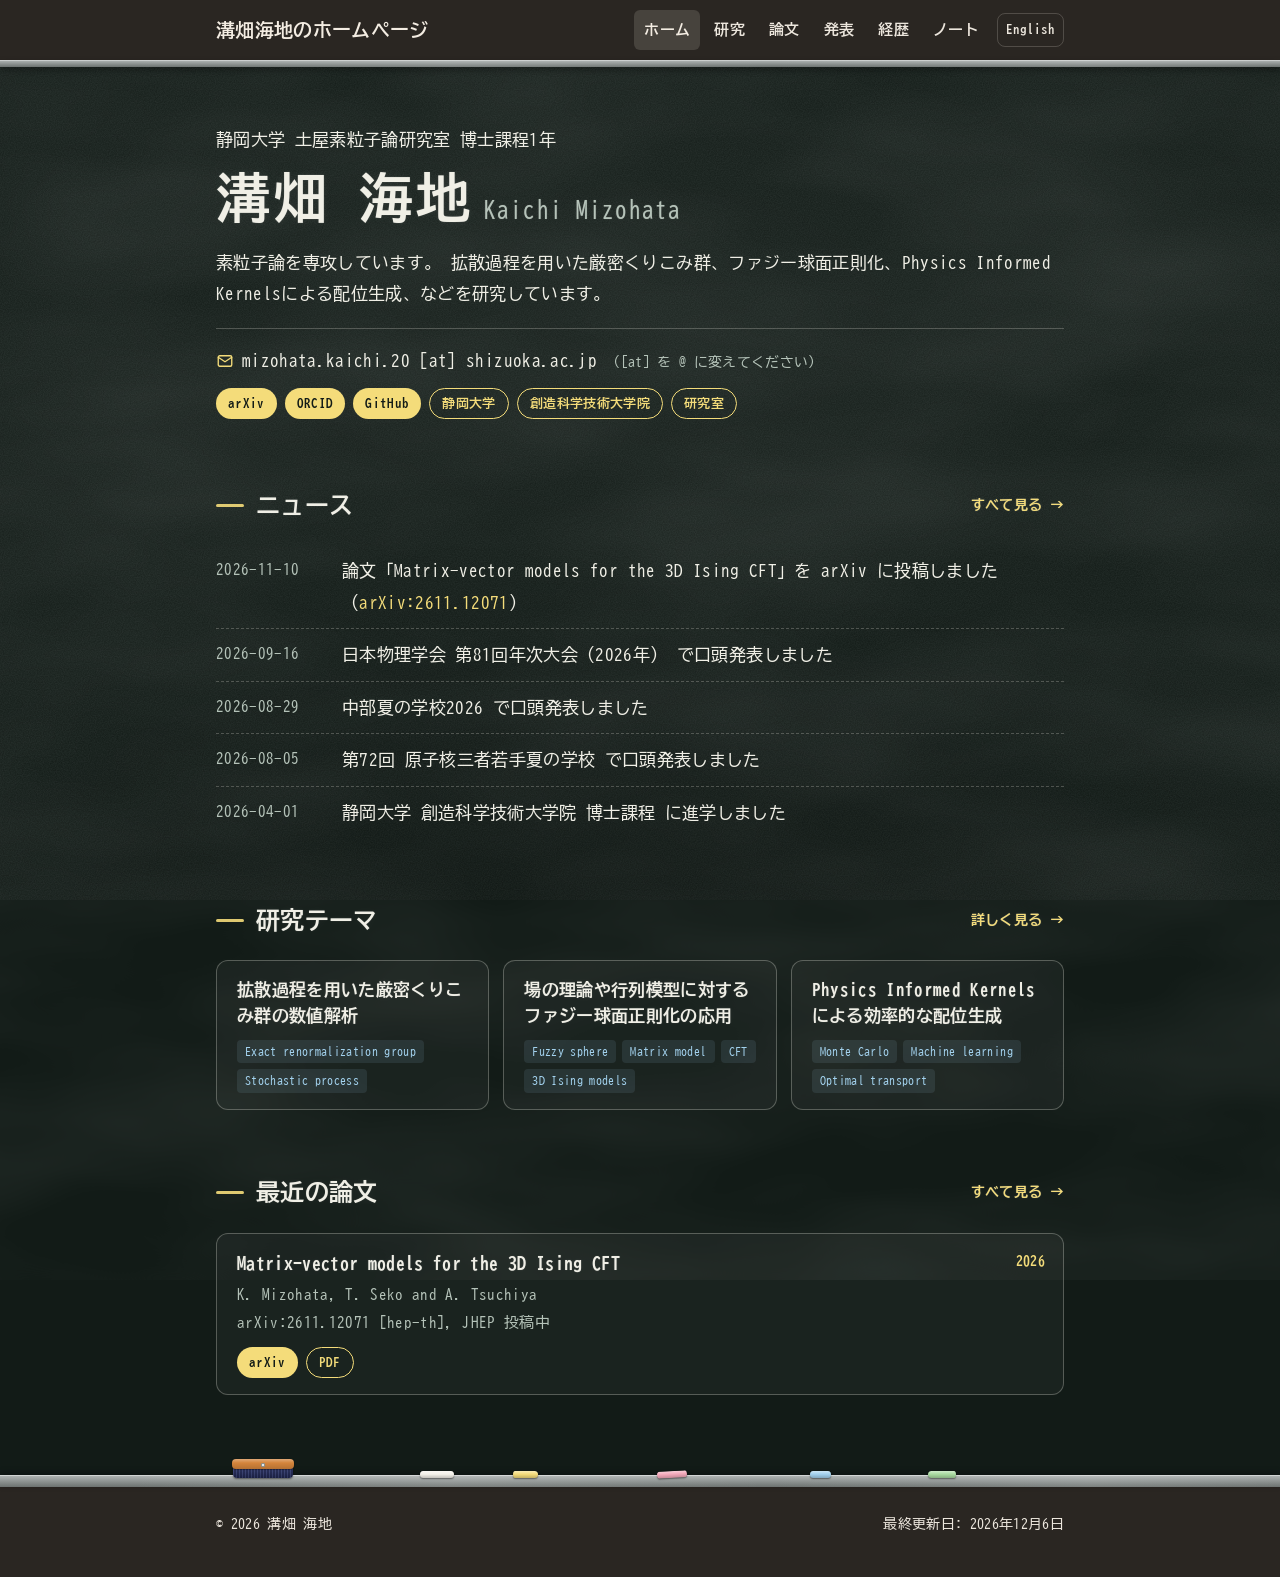
==== commit 4b7fe1f5: "更新" ====
--- a/index.html
+++ b/index.html
@@ -3,7 +3,7 @@
 <head>
 <meta charset="UTF-8">
 <meta name="viewport" content="width=device-width, initial-scale=1.0">
-<title data-en="Kaichi Mizohata | 溝畑 海地">溝畑 海地 | Kaichi Mizohata</title>
+<title data-en="Kaichi Mizohata / 溝畑 海地">溝畑 海地 / Kaichi Mizohata</title>
 <meta name="description" content="溝畑海地（静岡大学 博士課程・素粒子論）のホームページ / Kaichi Mizohata - PhD student in theoretical physics, Shizuoka University">
 <link rel="preconnect" href="https://fonts.googleapis.com">
 <link rel="preconnect" href="https://fonts.gstatic.com" crossorigin>
@@ -21,6 +21,15 @@
         if (lang === 'en' || lang === 'ja') { root.setAttribute('data-ui', lang); root.lang = lang; }
     })();
 </script>
+<link rel="canonical" href="https://kmizohata.github.io/">
+<meta property="og:type" content="website">
+<meta property="og:site_name" content="溝畑海地のホームページ">
+<meta property="og:title" content="溝畑 海地 / Kaichi Mizohata">
+<meta property="og:description" content="静岡大学 土屋素粒子論研究室 博士課程1年。素粒子論を専攻しています。">
+<meta property="og:url" content="https://kmizohata.github.io/">
+<meta property="og:image" content="https://kmizohata.github.io/github.png">
+<meta property="og:locale" content="ja_JP">
+<meta name="twitter:card" content="summary">
 </head>
 <body>
 
@@ -37,7 +46,7 @@
                 <a href="notes.html"><span lang="ja">ノート</span><span lang="en">Notes</span></a>
             </nav>
             <div class="tools">
-                <button class="icon-btn" id="lang-btn" type="button" aria-label="Language"><span lang="ja">ENG</span><span lang="en">日本語</span></button>
+                <button class="icon-btn" id="lang-btn" type="button" aria-label="Language"><span lang="ja">English</span><span lang="en">日本語</span></button>
                 <button class="icon-btn menu-btn" id="menu-btn" type="button" aria-label="メニュー" aria-expanded="false">
                     <svg viewBox="0 0 24 24" fill="none" stroke="currentColor" stroke-width="2" stroke-linecap="round"><path d="M4 7h16M4 12h16M4 17h16"/></svg>
                 </button>
@@ -50,7 +59,7 @@
 
     <div class="hero">
         <p class="position"><span lang="ja">静岡大学 土屋素粒子論研究室 博士課程1年</span><span lang="en">1st-year PhD student, Tsuchiya Group, Shizuoka University</span></p>
-        <h1><span lang="ja">溝畑 海地<span class="reading">ミゾハタ カイチ</span></span><span lang="en">Kaichi Mizohata</span></h1>
+        <h1><span lang="ja">溝畑 海地<span class="reading">Kaichi Mizohata</span></span><span lang="en">Kaichi Mizohata<span class="reading">溝畑 海地</span></span></h1>
         <p class="bio">
             <span lang="ja">
                 素粒子論を専攻しています。
--- a/style.css
+++ b/style.css
@@ -317,6 +317,7 @@
 
 .hero { padding-bottom: 20px; }
 .hero h1 .reading { font-size: .42em; font-weight: 400; letter-spacing: .05em; color: var(--muted); margin-left: .5em; white-space: nowrap; }
+@media (max-width: 640px) { .hero h1 .reading { display: block; margin: 2px 0 0; } }
 .hero .position { margin: 0 0 4px; font-weight: 400; }
 .hero .email { margin: 18px 0 0; padding-top: 16px; border-top: 1px solid var(--line); }
 .hero .email .note { color: var(--muted); font-size: .85rem; }
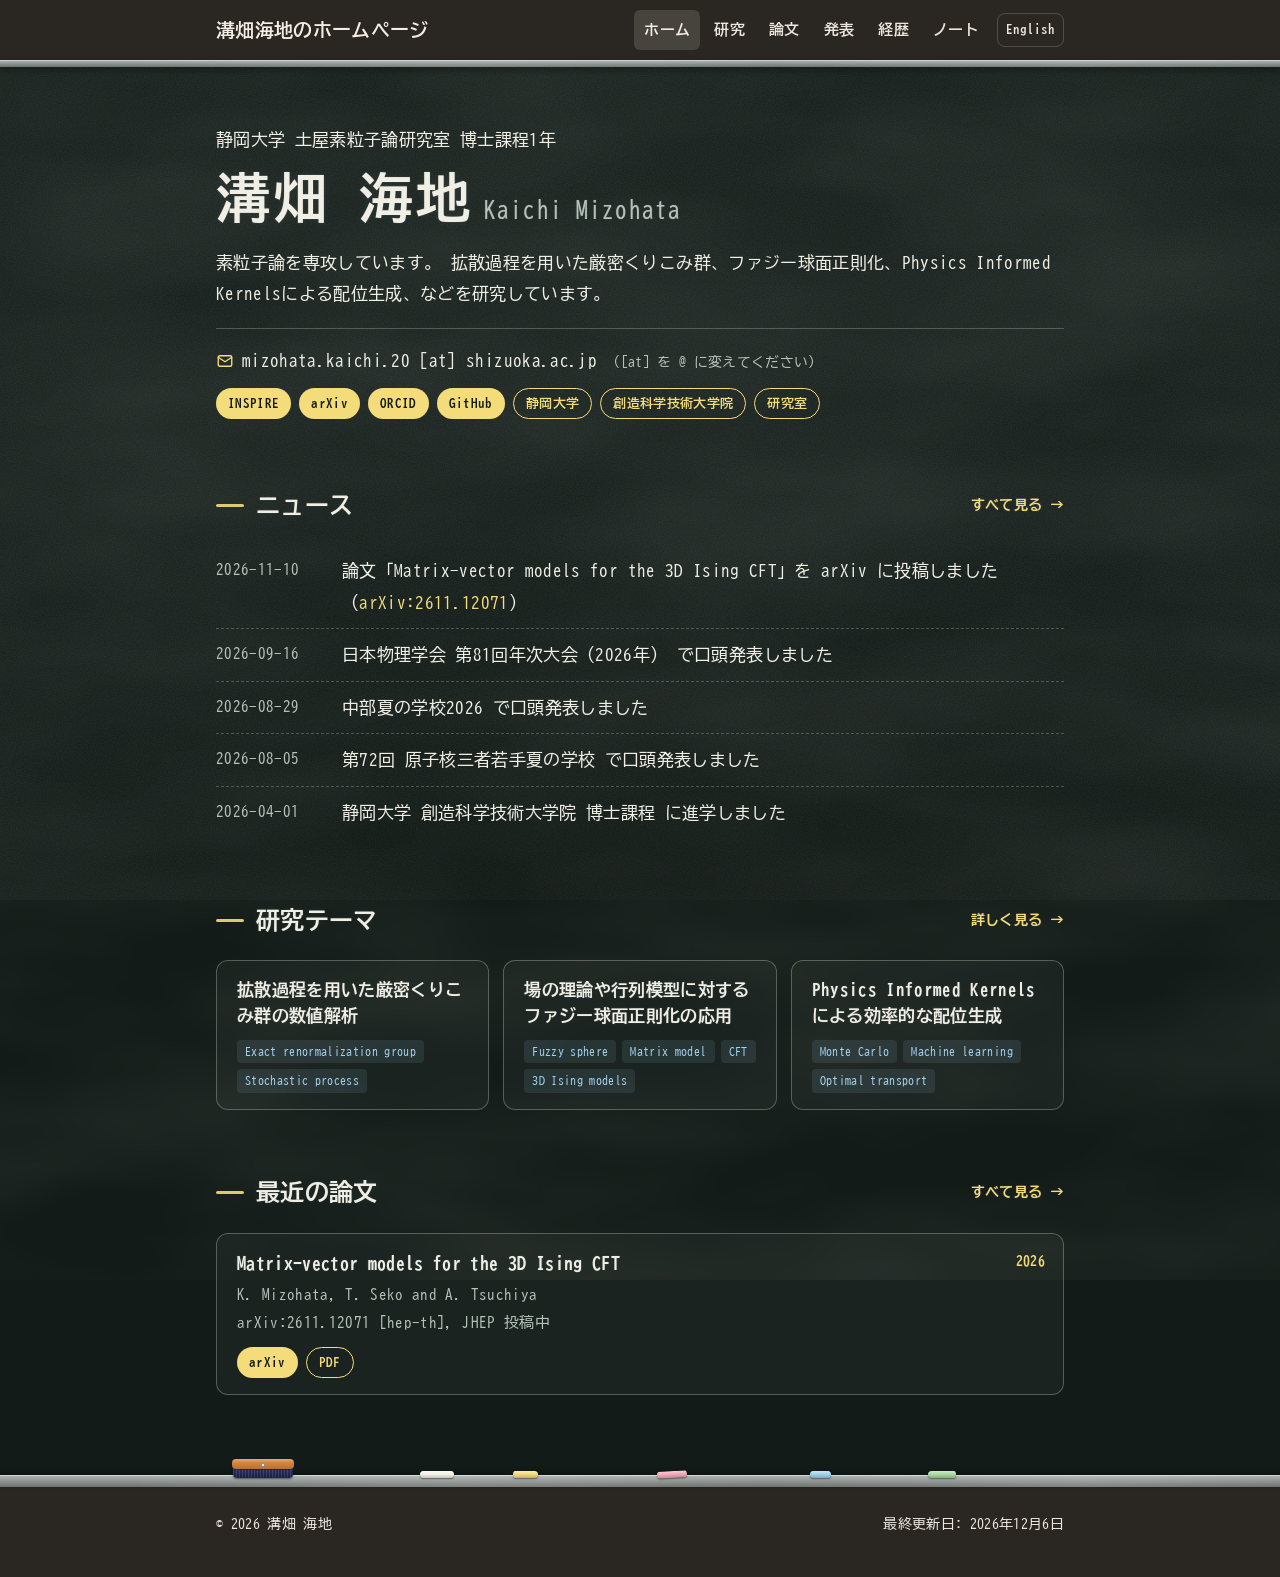
==== commit cf618158: "INSPIRE HEPを追加" ====
--- a/index.html
+++ b/index.html
@@ -72,6 +72,7 @@
         </p>
         <p class="email"><svg class="line-icon" viewBox="0 0 24 24" fill="none" stroke="currentColor" stroke-width="1.8" stroke-linecap="round" stroke-linejoin="round" aria-hidden="true"><rect x="3" y="5" width="18" height="14" rx="2"/><path d="m3 7 9 6 9-6"/></svg><span class="sr-label">Email: </span>mizohata.kaichi.20 [at] shizuoka.ac.jp <span class="note"><span lang="ja">（[at] を @ に変えてください）</span><span lang="en">(replace [at] with @)</span></span></p>
         <div class="links profile-links">
+            <a class="pill" href="https://inspirehep.net/authors/3226561" target="_blank" rel="noopener">INSPIRE</a>
             <a class="pill" href="https://arxiv.org/search/?searchtype=author&amp;query=Mizohata%2C+K" target="_blank" rel="noopener">arXiv</a>
             <a class="pill" href="https://orcid.org/0009-0008-2089-9814" target="_blank" rel="noopener">ORCID</a>
             <a class="pill" href="https://github.com/kmizohata" target="_blank" rel="noopener">GitHub</a>
@@ -98,7 +99,7 @@
 
     <section>
         <h2><span lang="ja">最近の論文</span><span lang="en">Recent Papers</span><a class="more" href="publications.html"><span lang="ja">すべて見る →</span><span lang="en">See all →</span></a></h2>
-        <ol class="papers" data-recent-from="publications.html" data-recent-select="ol.papers > li.paper" data-count="3" data-recent-error>
+        <ol class="papers" data-recent-from="publications.html" data-recent-select=":is(#preprints, #refereed) ol.papers > li.paper" data-count="3" data-recent-error>
         </ol>
     </section>
 
--- a/style.css
+++ b/style.css
@@ -334,6 +334,12 @@
   color: var(--text); font-size: .88rem; font-weight: 600;
 }
 .jump-links a:hover { border-color: var(--accent); color: var(--accent); text-decoration: none; }
+.jump-row { display: flex; flex-wrap: wrap; align-items: center; gap: 8px; margin: 16px 0 4px; }
+.jump-row .jump-links { margin: 0; }
+.jump-row > .pill {
+  padding: 5px 14px; border: 1px solid var(--accent);
+  font-size: .88rem; line-height: inherit;
+}
 .jump-links .count {
   min-width: 1.6em; padding: 0 6px; border-radius: 999px; text-align: center;
   background: var(--accent-soft); color: var(--accent); font-size: .78rem; line-height: 1.6;
